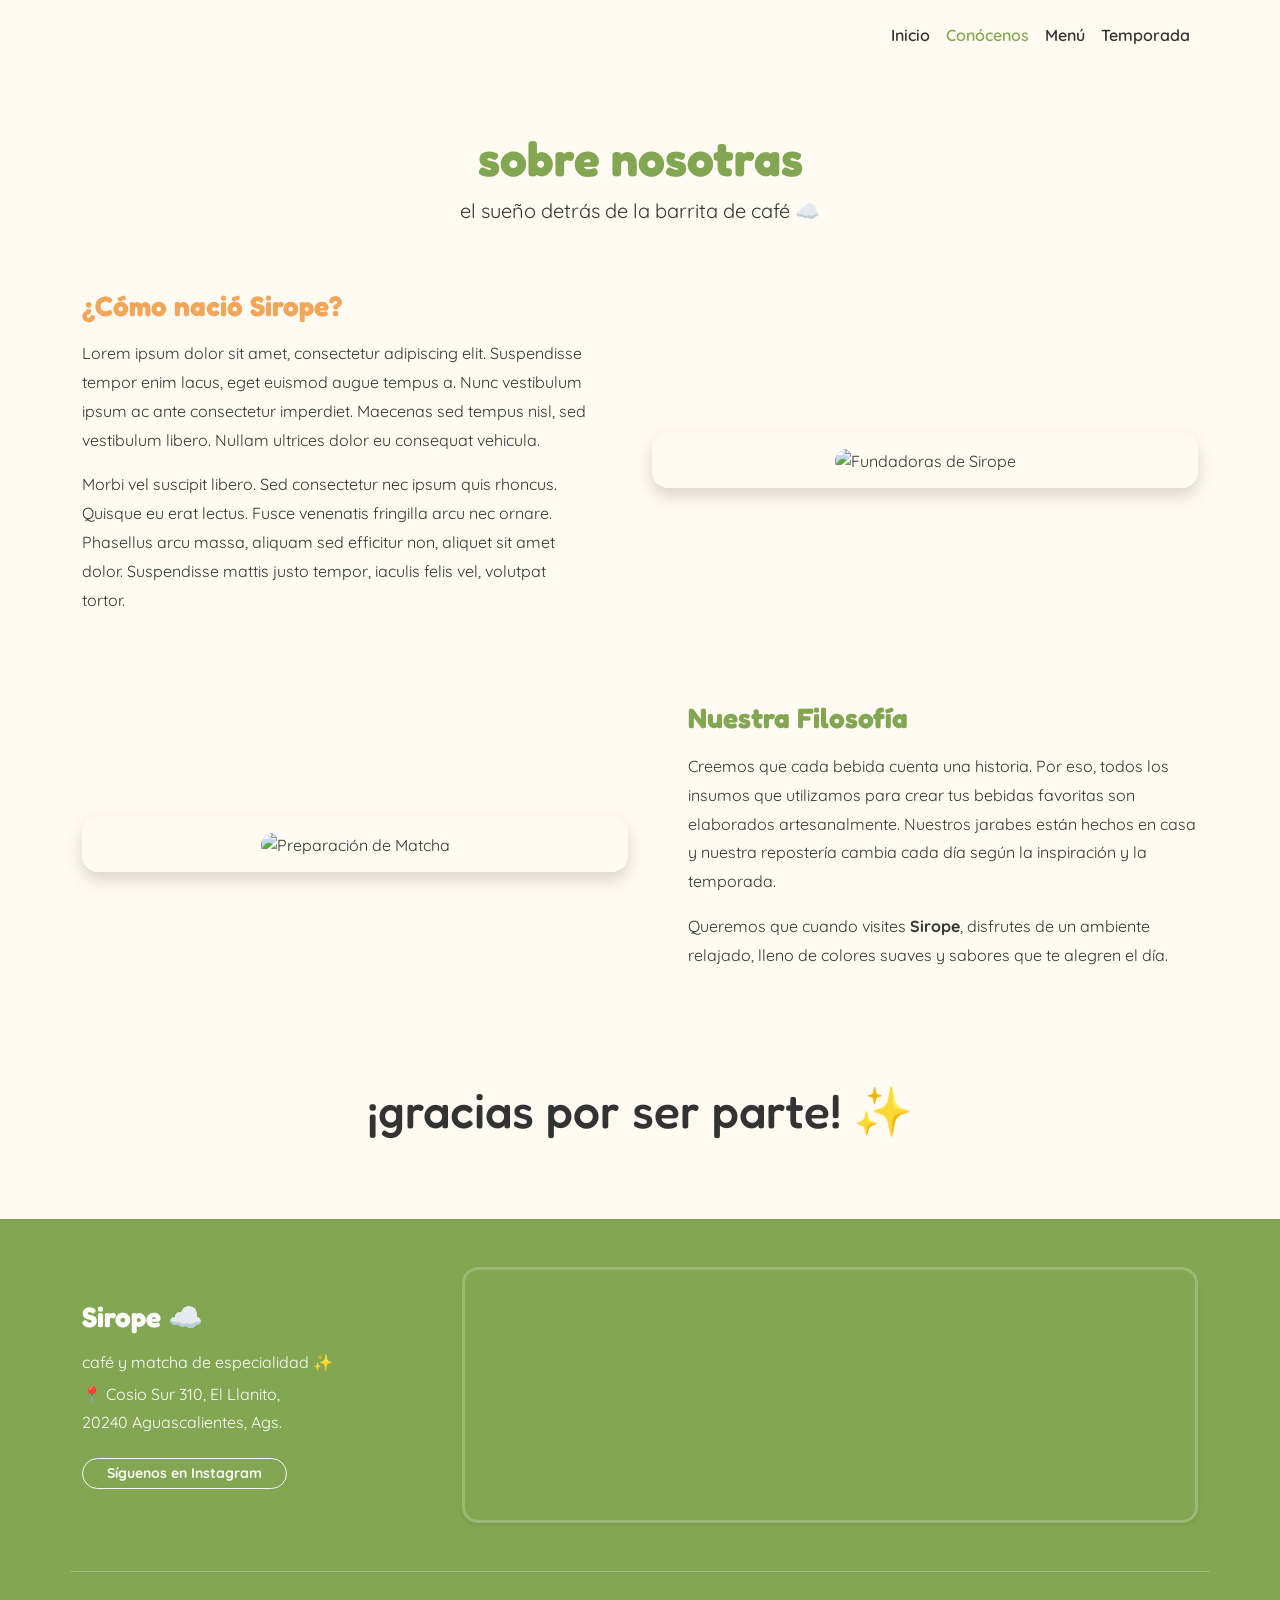
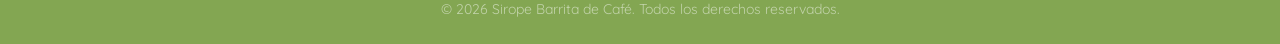
==== sirope.html @ da8e42d9 "Estructura inicial: Index, Menú, Temporada, Conócenos y CSS base" ====
<!DOCTYPE html>
<html lang="es">

<head>
    <meta charset="UTF-8">
    <meta name="viewport" content="width=device-width, initial-scale=1.0">
    <title>Sirope | Conócenos</title>
    <!-- Bootstrap 5 CSS -->
    <link href="https://cdn.jsdelivr.net/npm/bootstrap@5.3.2/dist/css/bootstrap.min.css" rel="stylesheet">
    <!-- Google Fonts -->
    <link href="https://fonts.googleapis.com/css2?family=Fredoka:wght@400;600&family=Quicksand:wght@400;600;700&display=swap" rel="stylesheet">
    <!-- Hoja de estilos personalizada -->
    <link rel="stylesheet" href="style/custom.css">
</head>

<body>

    <!-- Navegación -->
    <nav class="navbar navbar-expand-lg fixed-top custom-navbar" style="background-color: rgba(255, 251, 242, 0.95); box-shadow: 0 2px 10px rgba(0,0,0,0.05);">
        <div class="container">
            <div class="small-logo-container" style="padding-top: 0;">
                <a class="navbar-brand p-0 d-flex align-items-center gap-2" href="index.html">
                    <img src="img/logo_sirope_icono.webp" alt="Sirope" class="small-logo-img">
                    <span class="small-logo fw-bold m-0">Sirope</span>
                </a>
            </div>

            <button class="navbar-toggler" type="button" data-bs-toggle="collapse" data-bs-target="#navbarNav">
                <span class="navbar-toggler-icon"></span>
            </button>
            <div class="collapse navbar-collapse justify-content-end" id="navbarNav">
                <ul class="navbar-nav">
                    <li class="nav-item"><a class="nav-link" href="index.html">Inicio</a></li>
                    <li class="nav-item"><a class="nav-link active" href="sirope.html">Conócenos</a></li>
                    <li class="nav-item"><a class="nav-link" href="menu.html">Menú</a></li>
                    <li class="nav-item"><a class="nav-link" href="temporada.html">Temporada</a></li>
                </ul>
            </div>
        </div>
    </nav>

    <!-- Contenido Principal "Conócenos" -->
    <div class="container" style="padding-top: 130px; padding-bottom: 80px;">
        
        <!-- Título Principal -->
        <div class="row text-center mb-5">
            <div class="col-12">
                <h2 class="fw-bold" style="color: var(--matcha-green); font-size: 3rem;">sobre nosotras</h2>
                <p class="fs-5" style="color: var(--dark-text);">el sueño detrás de la barrita de café ☁️</p>
            </div>
        </div>

        <!-- Sección 1: Historia (Texto izq, Imagen der) -->
        <div class="row align-items-center mb-5 pb-4">
            <div class="col-md-6 order-2 order-md-1 pe-md-5 mt-4 mt-md-0">
                <h3 class="fw-bold mb-3" style="color: var(--soft-orange); font-family: 'Fredoka', sans-serif;">¿Cómo nació Sirope?</h3>
                <p style="color: var(--dark-text); line-height: 1.8;">
                    Lorem ipsum dolor sit amet, consectetur adipiscing elit. Suspendisse tempor enim lacus, eget euismod augue tempus a. Nunc vestibulum ipsum ac ante consectetur imperdiet. Maecenas sed tempus nisl, sed vestibulum libero. Nullam ultrices dolor eu consequat vehicula.
                </p>
                <p style="color: var(--dark-text); line-height: 1.8;">
                     Morbi vel suscipit libero. Sed consectetur nec ipsum quis rhoncus. Quisque eu erat lectus. Fusce venenatis fringilla arcu nec ornare. Phasellus arcu massa, aliquam sed efficitur non, aliquet sit amet dolor. Suspendisse mattis justo tempor, iaculis felis vel, volutpat tortor.
                </p>
            </div>
            <div class="col-md-6 order-1 order-md-2 text-center">
                <!-- Reemplaza el src con una foto de ellas o del local -->
                <div class="rounded-4 overflow-hidden shadow" style="background-color: var(--menu-blue-bg); padding: 15px;">
                    <img src="https://images.unsplash.com/photo-1600093463592-8e36ae95ef56?q=80&w=800&auto=format&fit=crop" class="img-fluid rounded-4 w-100" alt="Fundadoras de Sirope" style="object-fit: cover; height: 400px;">
                </div>
            </div>
        </div>

        <!-- Sección 2: Filosofía (Imagen izq, Texto der) -->
        <div class="row align-items-center mb-5 pb-4">
            <div class="col-md-6 text-center">
                <!-- Reemplaza el src con una foto de sus insumos o preparación -->
                <div class="rounded-4 overflow-hidden shadow" style="background-color: var(--menu-yellow-bg); padding: 15px;">
                    <img src="https://images.unsplash.com/photo-1596803244618-8dbee441d70b?q=80&w=800&auto=format&fit=crop" class="img-fluid rounded-4 w-100" alt="Preparación de Matcha" style="object-fit: cover; height: 400px;">
                </div>
            </div>
            <div class="col-md-6 ps-md-5 mt-4 mt-md-0">
                <h3 class="fw-bold mb-3" style="color: var(--matcha-green); font-family: 'Fredoka', sans-serif;">Nuestra Filosofía</h3>
                <p style="color: var(--dark-text); line-height: 1.8;">
                    Creemos que cada bebida cuenta una historia. Por eso, todos los insumos que utilizamos para crear tus bebidas favoritas son elaborados artesanalmente. Nuestros jarabes están hechos en casa y nuestra repostería cambia cada día según la inspiración y la temporada.
                </p>
                <p style="color: var(--dark-text); line-height: 1.8;">
                    Queremos que cuando visites <strong>Sirope</strong>, disfrutes de un ambiente relajado, lleno de colores suaves y sabores que te alegren el día.
                </p>
            </div>
        </div>

        <!-- Cierre visual -->
        <div class="row text-center mt-5">
            <div class="col-12">
                <h2 class="mt-4 mb-0" style="color: var(--menu-red); font-size: 3rem;">¡gracias por ser parte! ✨</h2>
            </div>
        </div>

    </div>

    <!-- Footer -->
    <footer class="footer-sirope pt-5 pb-4">
        <div class="container">
            <div class="row gy-4 align-items-center">
                
                <div class="col-lg-4 col-md-6 text-center text-md-start">
                    <h3 class="fw-bold mb-3">Sirope ☁️</h3>
                    <p class="mb-2 text-white">café y matcha de especialidad ✨</p>
                    <p class="mb-1 text-white">📍 Cosio Sur 310, El Llanito,</p>
                    <p class="mb-4 text-white">20240 Aguascalientes, Ags.</p>
                    
                    <a href="https://www.instagram.com/siropebarritadecafe" target="_blank" class="btn btn-outline-light rounded-pill btn-sm px-4 fw-bold">
                        Síguenos en Instagram
                    </a>
                </div>

                <div class="col-lg-8 col-md-6">
                    <div class="rounded-4 overflow-hidden shadow-sm map-container">
                        <iframe src="https://www.google.com/maps/embed?pb=!1m18!1m12!1m3!1d3702.453397570946!2d-102.2860674!3d21.8786098!2m3!1f0!2f0!3f0!3m2!1i1024!2i768!4f13.1!3m3!1m2!1s0x8429ef3635a93b49%3A0x4cda6572c43d88c9!2sSirope%20Barrita%20de%20caf%C3%A9!5e0!3m2!1ses!2smx!4v1786323371727!5m2!1ses!2smx" class="w-100" style="border:0; height: 250px;" allowfullscreen="" loading="lazy" referrerpolicy="strict-origin-when-cross-origin"></iframe>
                    </div>
                </div>
            </div>
            
            <div class="row mt-5 pt-4 border-top border-light border-opacity-25">
                <div class="col-12 text-center">
                    <small class="mb-0 text-white-50">© 2026 Sirope Barrita de Café. Todos los derechos reservados.</small>
                </div>
            </div>
        </div>
    </footer>

    <!-- Bootstrap JS Bundle -->
    <script src="https://cdn.jsdelivr.net/npm/bootstrap@5.3.2/dist/js/bootstrap.bundle.min.js"></script>
    <script src="js/scripts.js"></script>
</body>

</html>
---- style/custom.css ----
:root {
    --matcha-green: #83a652;
    --cream-bg: #fffbf2;
    --soft-orange: #f2a65a;
    --dark-text: #333333;
}

body {
    background-color: var(--cream-bg);
    font-family: 'Quicksand', sans-serif;
    color: var(--dark-text);
    margin: 0;
    padding: 0;
    overflow-x: hidden; /* Evita cualquier barra de scroll horizontal no deseada */
}

h1, h2, h3, .small-logo, .big-logo {
    font-family: 'Fredoka', sans-serif;
    color: var(--matcha-green);
}

/* ========================================================
   Barra de Navegación (Navbar)
   ======================================================== */
.custom-navbar {
    background-color: rgba(255, 251, 242, 0); 
    transition: background-color 0.1s;
    padding: 15px 0;
}

.custom-navbar .nav-link {
    color: var(--dark-text) !important;
    font-weight: 600;
}

.custom-navbar .nav-link:hover, .custom-navbar .nav-link.active {
    color: var(--matcha-green) !important;
}

.small-logo-container {
    height: 40px;
    overflow: hidden;
    position: relative;
    padding-top: 40px; 
}

.small-logo {
    font-size: 1.5rem;
    color: var(--matcha-green) !important;
    text-decoration: none;
    display: block;
}

/* ========================================================
   Logos e Imágenes Principales
   ======================================================== */
.big-logo-row {
    background-color: #f6eacc; 
    min-height: 60vh;
    padding-top: 60px; 
}

.big-logo {
    font-size: 5rem;
    margin: 0;
}

.small-logo-img {
    height: 40px; 
    width: auto;
    display: block;
}

.big-logo-img {
    max-height: 200px; 
    width: auto;
}

@media (min-width: 768px) {
    .big-logo-img {
        max-height: 350px; 
    }
}

/* ========================================================
   Fondo pastel para el contenedor del carrusel (Inicio)
   ======================================================== */
.carrusel-contenedor {
    position: relative;
    width: 100%;
    overflow: hidden;
}

.carrusel-contenedor::before {
    content: "";
    position: absolute;
    top: -30px;
    left: -30px;
    right: -30px;
    bottom: -30px;
    
    background-image: url('../img/background_orange.webp');
    background-size: cover;
    background-position: center;
    
    filter: blur(25px) saturate(100%);
    opacity: 0.4; 
    z-index: 0; 
}

.carrusel-contenido {
    position: relative;
    z-index: 1; 
}

/* ========================================================
   Alturas y ajustes de las imágenes del carrusel
   ======================================================== */
#carruselSirope .carousel-inner {
    height: 500px; 
}

#carruselSirope .carousel-item,
#carruselSirope .carousel-item .d-block {
    height: 100%;
}

#carruselSirope .carousel-item img {
    width: 100%;
    height: 100%;
    object-fit: cover;
    object-position: center;
    display: block;
    border-radius: 15px; 
}

/* Responsivo para móviles */
@media (max-width: 767px) {
    #carruselSirope .carousel-inner { 
        height: auto; 
    }
    #carruselSirope .carousel-item img {
        height: 350px; 
        border-radius: 15px 15px 0 0; 
    }
}

/* ========================================================
   Footer y Mapa Responsivo
   ======================================================== */
.footer-sirope {
    background-color: var(--matcha-green);
    color: #ffffff;
}

.footer-sirope h3 {
    color: #ffffff !important; 
}

.map-container {
    line-height: 0; 
    border: 3px solid rgba(255, 255, 255, 0.2); 
}
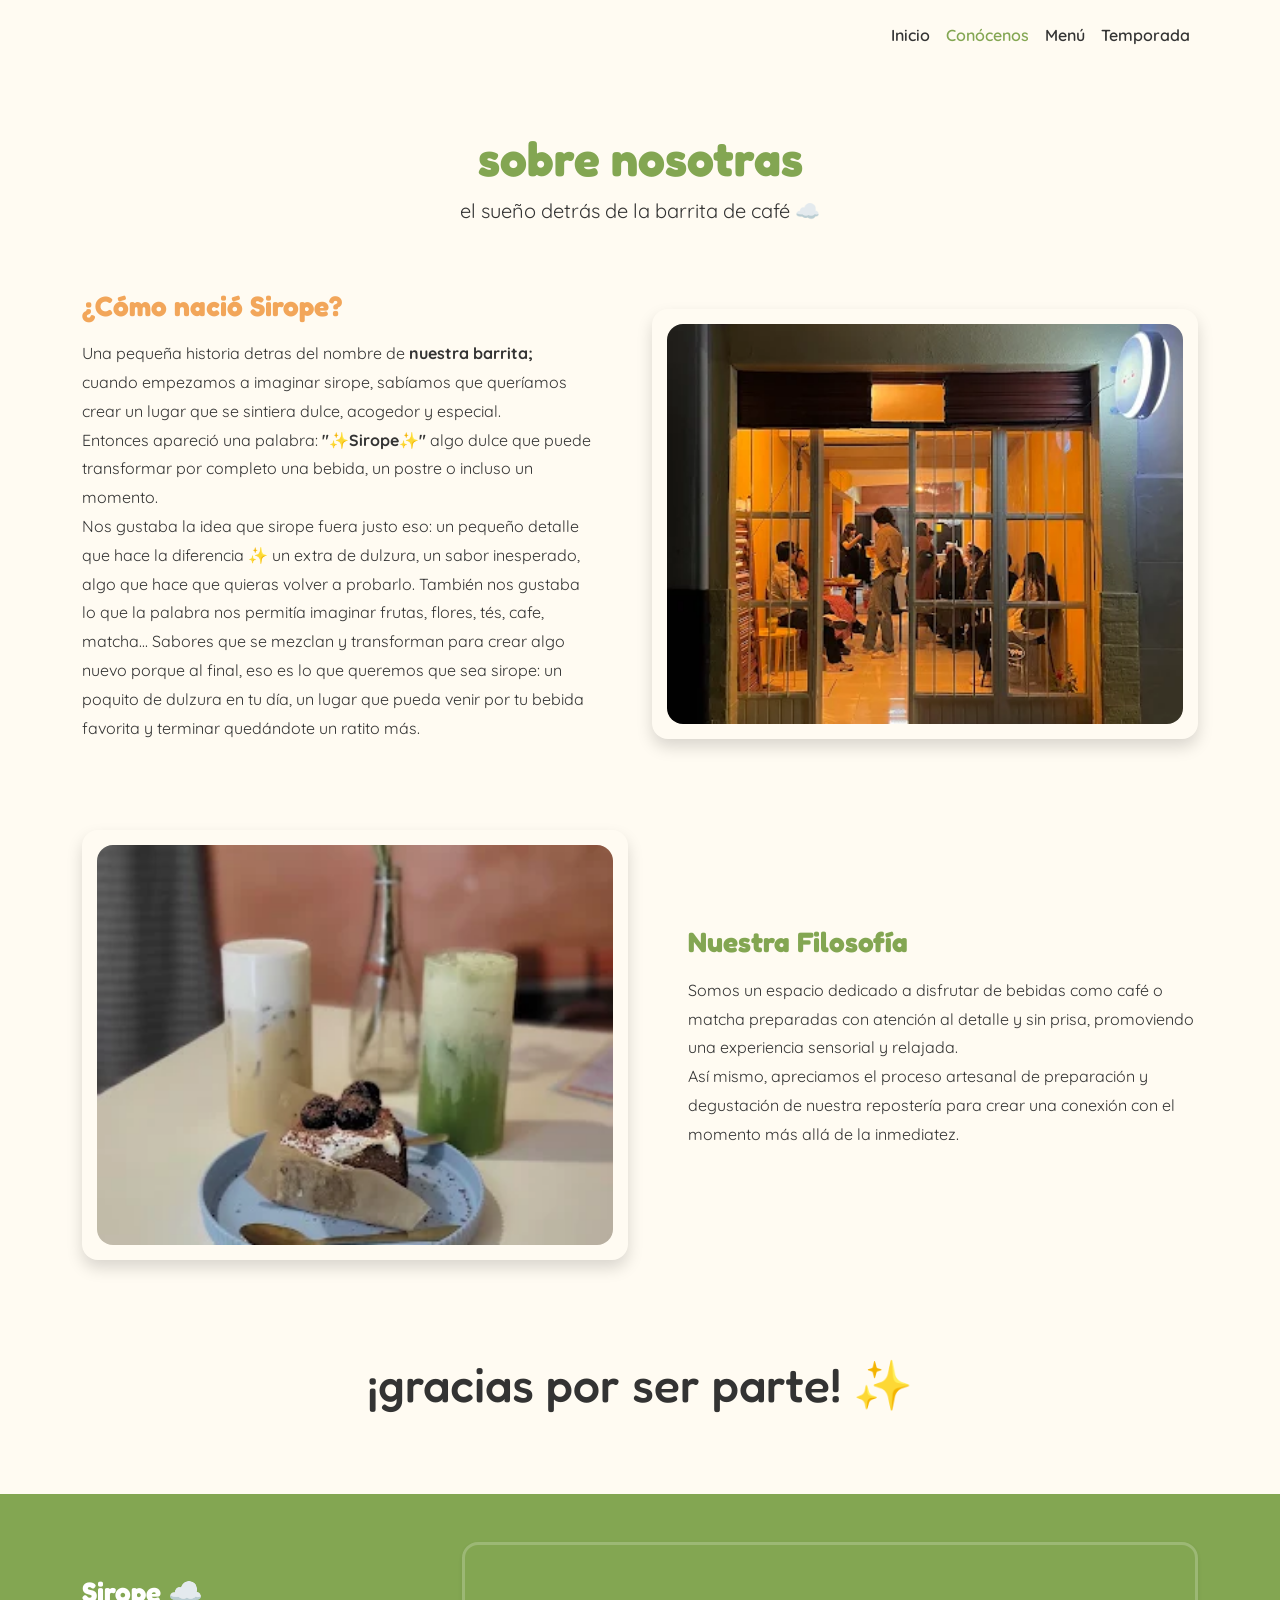
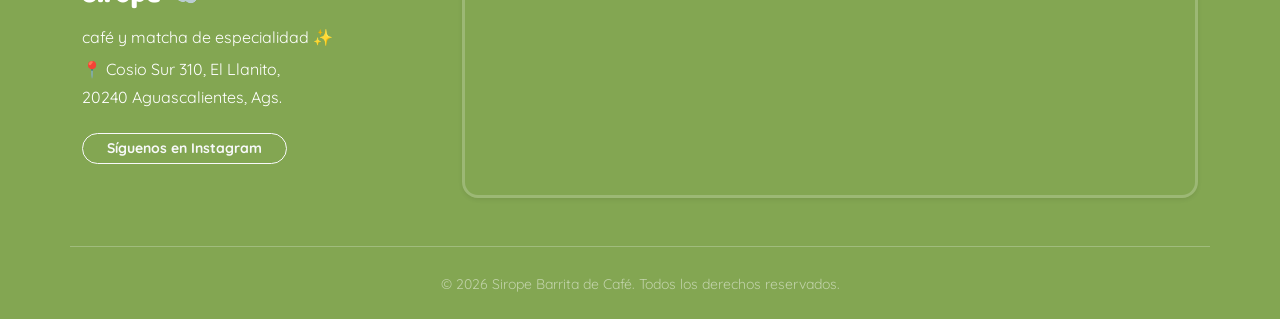
==== commit 2f574dc0: "Reparación del efecto 3D en el menú, integración de página de temporada y ajustes finales de index" ====
--- a/sirope.html
+++ b/sirope.html
@@ -55,16 +55,14 @@
             <div class="col-md-6 order-2 order-md-1 pe-md-5 mt-4 mt-md-0">
                 <h3 class="fw-bold mb-3" style="color: var(--soft-orange); font-family: 'Fredoka', sans-serif;">¿Cómo nació Sirope?</h3>
                 <p style="color: var(--dark-text); line-height: 1.8;">
-                    Lorem ipsum dolor sit amet, consectetur adipiscing elit. Suspendisse tempor enim lacus, eget euismod augue tempus a. Nunc vestibulum ipsum ac ante consectetur imperdiet. Maecenas sed tempus nisl, sed vestibulum libero. Nullam ultrices dolor eu consequat vehicula.
-                </p>
-                <p style="color: var(--dark-text); line-height: 1.8;">
-                     Morbi vel suscipit libero. Sed consectetur nec ipsum quis rhoncus. Quisque eu erat lectus. Fusce venenatis fringilla arcu nec ornare. Phasellus arcu massa, aliquam sed efficitur non, aliquet sit amet dolor. Suspendisse mattis justo tempor, iaculis felis vel, volutpat tortor.
+                    Una pequeña historia detras del nombre de <strong>nuestra barrita;</strong> cuando empezamos a imaginar sirope, sabíamos que queríamos crear un lugar que se sintiera dulce, acogedor y especial.<br>   Entonces apareció una palabra: <strong>"✨Sirope✨"</strong> algo dulce que puede transformar por completo una bebida, un postre o incluso un momento.<br>  Nos gustaba la idea que sirope fuera justo eso: un pequeño detalle que hace la diferencia ✨ un extra de dulzura, un sabor inesperado, algo que hace que quieras volver a probarlo. 
+                    También nos gustaba lo que la palabra nos permitía imaginar frutas, flores, tés, cafe, matcha...    Sabores que se mezclan y transforman para crear algo nuevo porque al final, eso es lo que queremos que sea sirope: un poquito de dulzura en tu día, un lugar que pueda venir por tu bebida favorita y terminar quedándote un ratito más.
                 </p>
             </div>
             <div class="col-md-6 order-1 order-md-2 text-center">
                 <!-- Reemplaza el src con una foto de ellas o del local -->
                 <div class="rounded-4 overflow-hidden shadow" style="background-color: var(--menu-blue-bg); padding: 15px;">
-                    <img src="https://images.unsplash.com/photo-1600093463592-8e36ae95ef56?q=80&w=800&auto=format&fit=crop" class="img-fluid rounded-4 w-100" alt="Fundadoras de Sirope" style="object-fit: cover; height: 400px;">
+                    <img src="/img/fachada.webp" class="img-fluid rounded-4 w-100" alt="Fachada de Sirope" style="object-fit: cover; height: 400px;">
                 </div>
             </div>
         </div>
@@ -74,16 +72,14 @@
             <div class="col-md-6 text-center">
                 <!-- Reemplaza el src con una foto de sus insumos o preparación -->
                 <div class="rounded-4 overflow-hidden shadow" style="background-color: var(--menu-yellow-bg); padding: 15px;">
-                    <img src="https://images.unsplash.com/photo-1596803244618-8dbee441d70b?q=80&w=800&auto=format&fit=crop" class="img-fluid rounded-4 w-100" alt="Preparación de Matcha" style="object-fit: cover; height: 400px;">
+                    <img src="/img/mesaSirope.webp" class="img-fluid rounded-4 w-100" alt="Mesa de Sirope" style="object-fit: cover; height: 400px;">
                 </div>
             </div>
             <div class="col-md-6 ps-md-5 mt-4 mt-md-0">
                 <h3 class="fw-bold mb-3" style="color: var(--matcha-green); font-family: 'Fredoka', sans-serif;">Nuestra Filosofía</h3>
                 <p style="color: var(--dark-text); line-height: 1.8;">
-                    Creemos que cada bebida cuenta una historia. Por eso, todos los insumos que utilizamos para crear tus bebidas favoritas son elaborados artesanalmente. Nuestros jarabes están hechos en casa y nuestra repostería cambia cada día según la inspiración y la temporada.
-                </p>
-                <p style="color: var(--dark-text); line-height: 1.8;">
-                    Queremos que cuando visites <strong>Sirope</strong>, disfrutes de un ambiente relajado, lleno de colores suaves y sabores que te alegren el día.
+                    Somos un espacio dedicado a disfrutar de bebidas como café o matcha preparadas con atención al detalle y sin prisa, promoviendo una experiencia sensorial y relajada. <br>
+Así mismo, apreciamos el proceso artesanal de preparación y degustación de nuestra repostería para crear una conexión con el momento más allá de la inmediatez.
                 </p>
             </div>
         </div>
